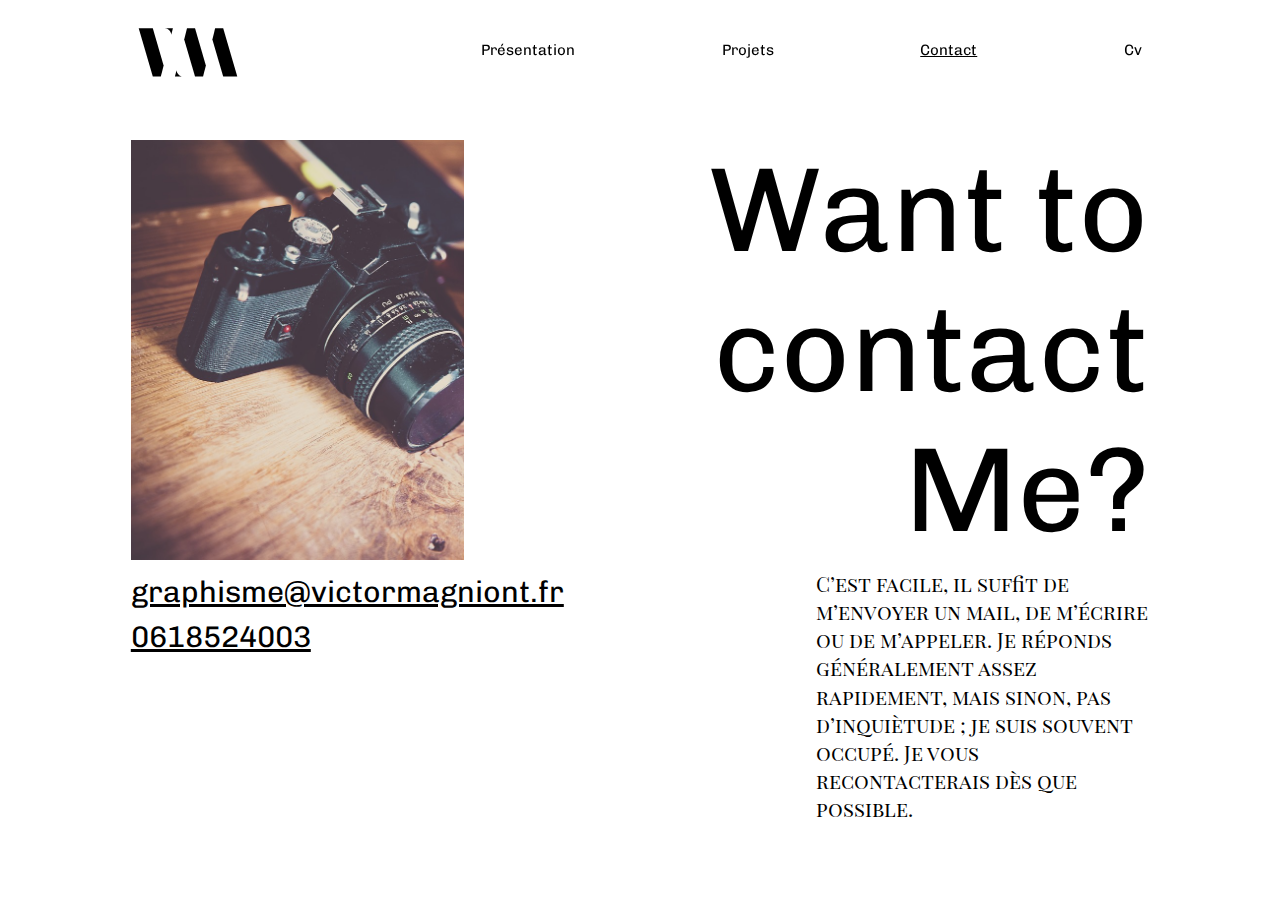
==== contact.html @ 1bdebdf5 "big advance" ====
<!DOCTYPE html>
<html>

  <head>
    <meta charset="UTF-8" />
    <title>Victor Magniont</title>
    <link rel="stylesheet" href="styles/main.css" />
    <link rel="stylesheet" href="styles/typo.css" />
    <link rel="stylesheet" href="styles/animation.css" />
    <link rel="stylesheet" href="styles/mediaqueries.css" />
    <link rel="stylesheet" href="styles/sidebar.css">


    <link href="https://fonts.googleapis.com/css?family=Chivo:700" rel="stylesheet">
    <link href="https://fonts.googleapis.com/css?family=Playfair+Display+SC" rel="stylesheet">

    <meta name="viewport" content="width=device-width, initial-scale=1">

  </head>

<body>

  <div class="w3-sidebar w3-bar-block w3-dark-grey w3-animate-left" style="display:none" id="mySidebar">
    <button class="w3-bar-item w3-button w3-large"
    onclick="w3_close()">Fermer &times;</button>
    <a href="hello.html" class="w3-bar-item w3-button">Présentation</a>
    <a href="work.html" class="w3-bar-item w3-button">Projets</a>
    <a href="contact.html" class="w3-bar-item w3-button">Contact</a>
    <a href="cv.html" class="w3-bar-item w3-button">CV</a>
  </div>
  <div class=side>
    <button class="w3-button w3-white w3-xxlarge" onclick="w3_open()">&#9776;</button>
    <div class="w3-container">
    </div>
  </div>
  <script>
    function w3_open() {
      document.getElementById("mySidebar").style.display = "block";
      document.getElementById("mySidebar").style.position = "fixed";}
      function w3_close() {
      document.getElementById("mySidebar").style.display = "none";}
  </script>

<header class="norm">

      <a id="alogo" href="index.html">
        <img id="logo" src="images/logo.svg">
      </a>
    <div id=menu>
      <a class="amenu" href="hello.html">
        <p class="menuinactiv" id="presentation">Présentation</p>
      </a>
      <a class="amenu" href="work.html">
        <p class="menuinactiv" id="projets">Projets</p>
      </a>
      <a class="amenu" href="contact.html">
        <p class="menuactiv" id="contact">Contact</p>
      </a>
      <a class="amenu" href="cv.html">
        <p class="menuinactiv" id="cv">Cv</p>
      </a>
    </div>

</header>

<div class="headermobile">
  <a  href="index.html">
    <img id="logomobile" src="images/logo.svg">
  </a>

</div>

<div id="main">

  <p class="title" id="contacts"> Want to<br>contact Me?</p>
  <p class="contenttext" id="contacttext">C’est facile, il suffit de m’envoyer un mail, de m’écrire ou de m’appeler. Je réponds généralement assez rapidement, mais
    sinon, pas d’inquiètude ; je suis souvent occupé. Je vous recontacterais dès que possible. </p>
  <div class=photo id=photo2>  </div>

  <div class=infos id=infos><a href="mailto:graphisme@victormagniont.fr">graphisme@victormagniont.fr</a><br><a href="tel:0618524003">0618524003</a></div>


</div>

  </body>
</html>
---- styles/main.css ----
body{
  margin: 0
}

/*index*/

#homebody{
  background-color: black;
}

#logoanimate{
  position: absolute;
  top: 30vh;
  width : 45vh

}

/*header*/

.norm{
  top: 0;
  display: grid;
  height: 100px;
  width: 100vw;
  position: fixed;
  grid-template-columns: 10% 26vw auto 10%;
  grid-column-gap: 10px;
  grid-row-gap: 10px;


}
#alogo{
  grid-area: 1 / 2 / 2 / 3;
  display: flex
}
#logo{
  width: 100px
}
#menu{
  display: flex;
grid-column: 3 / 3;
justify-content: space-between;
align-self: center;

}

.side{
  position: fixed;
  z-index: 2;
  display: none;
}
#mySidebar {
  z-index: 100;
  position: fixed;
  background-color: white;
  box-shadow: 0px 0px 8px 0px rgba(0,0,0,0.12),0px 8px 8px 0px rgba(0,0,0,0.24);}

}
/*this is the container of the logo*/


#logomobile{
  width: 75px;
  margin: none;
  align-self: center;
  jusify-self:center
}



.menuactiv{
  flex-grow: 1
}



/*main*/

#main{
  display: grid;
  grid-template-columns: auto 26vw 26vw 26vw auto;
  grid-template-rows: 130px auto auto auto auto auto 100px;
  grid-column-gap: 10px;
  grid-row-gap: 10px;
  width: 100%;
  height: 100vh
}

#hello{
  grid-area: 2 / 2 / 3 / 3;
  align-self: end;
  justify-self: start
}
#presentationtext{
  grid-area: 3 / 3 / 5 / 5;
  width: 100%

}

#html5{
  grid-area: 6 / 4 / 6 / 5;
  justify-self:right;
  width: auto;
}

#photo1{
  background-image: url("1.jpg");
  background-size: cover;
  grid-area: 5 / 2 / end / 4 ;

}
#photo2{
  background-image: url("2.jpg");
  background-size: cover;
  grid-area: 2 / 2 / 4 / 3 ;

}

.headermobile{
  display: none;
}
#logomobile{
  width: 80px
}

#contacts{
grid-area: 2 / 3 / 4 / 5;
font-size: 120px;
align-self :  center;
text-align : right
}
#contacttext{
  grid-area: 4 / 4 / 6 / 5
}

#infos{
  grid-area: 4 / 2 / 5 / 3
}
---- styles/typo.css ----
p {
    -webkit-margin-before: 0;
    -webkit-margin-after: 0;
    -webkit-margin-start: 0px;
    -webkit-margin-end: 0px;
}


header{
  font-family: 'Chivo', sans-serif;
}

a:-webkit-any-link {
  text-decoration: none;
  color: black
}

.menuactiv{
  font-family: 'Chivo', sans-serif;
  text-decoration: underline;
}
.menuinactiv{
  font-family: 'Chivo', sans-serif;
}


.title{
  font-family: 'Chivo', sans-serif;
  font-size: 130px;
  margin: none;
  line-height: 140px
}
.html5 .title:hover{
animation: none
}
.contenttext{
  font-family: 'Playfair Display SC', serif;
  font-size: 1.6vw;
  line-height: 2.2vw;
  z-index: 1;
}

.html5{
  font-family: 'Chivo', sans-serif;
  text-decoration: underline;
  font-size: 0.7em;
}

a:hover{
  text-decoration: underline;
  color: blue;
  transition: 0.3s
}

#homebody{
  display: flex;
  justify-content: center;
}
#enter{
  font-size: 2vh;
  color: white;
  font-family: 'Playfair Display SC', serif;
  top: 70%;
  position: absolute;

}

.infos{
  font-size: 2em;
  align-self: end;
  text-decoration: underline;

}
---- styles/animation.css ----
@-webkit-keyframes animationv{

  0% {
      transform: translateX(60px);
      opacity: 0;
      }
      20% {
          transform: translateX(60px);
          opacity: 0;
          }
          70% {
              transform: translateX(60px);
              opacity: 1;
              }

  80% {
          transform: translateX(60px);
          }

      100% {
        transform: translateX(0px);
      }
}
@keyframes animationv{

  0% {
      transform: translateX(60px);
      opacity: 0;
      }
      20% {
          transform: translateX(60px);
          opacity: 0;
          }
          70% {
              transform: translateX(60px);
              opacity: 1;
              }

  80% {
          transform: translateX(60px);
          }

      100% {
        transform: translateX(0px);
      }
}



#victor{
-webkit-animation: animationv 4s;
animation: animationv 4s;
}

@-webkit-keyframes animationtext{

  0% { opacity: 0 }
  90% { opacity: 0 }
  100% { opacity: 1 }
}
@keyframes animationtext{

  0% { opacity: 0 }
  90% { opacity: 0 }
  100% { opacity: 1 }
}


#text{
-webkit-animation: animationtext 4s;
animation: animationtext 4s
}

@-webkit-keyframes animationm{

  0% {
      transform: translateX(-60px);
        opacity: 0;
      }
      20% {
          transform: translateX(-60px);
          opacity: 0;
          }
          70% {
              transform: translateX(-60px);
              opacity: 1;
              }
      80% {
          transform: translateX(-60px);
          }

      100% {
        transform: translateX(0px);
      }
}
@keyframes animationm{

  0% {
      transform: translateX(-60px);
        opacity: 0;
      }
      20% {
          transform: translateX(-60px);
          opacity: 0;
          }
          70% {
              transform: translateX(-60px);
              opacity: 1;
              }
      80% {
          transform: translateX(-60px);
          }

      100% {
        transform: translateX(0px);
      }
}



#magniont{
-webkit-animation: animationm 4s;
animation: animationm 4s
}

@-webkit-keyframes animationentrer{
  0%{
    opacity: 0
  }
  90%{
    opacity: 0
  }
  100%{
    opacity: 1
  }
}
@keyframes animationentrer{
  0%{
    opacity: 0
  }
  90%{
    opacity: 0
  }
  100%{
    opacity: 1
  }
}

#enter{
  -webkit-animation: animationentrer 5s;

  animation: animationentrer 5s
}

@keyframes pulse {
  0% {
    color: black;
  }
  50% {
    color: white;
  }
  100% {
    color: black;
  }
}
.html5{
  animation: pulse 2s infinite;

}
---- styles/mediaqueries.css ----
@media (max-width:1020px), (orientation:portrait), (max-device-width:1020px), (handeld) {

.contenttext{
  font-size: 1em;
  line-height: 1.5em
}
@media only screen and (min-device-width : 0px) and (max-device-width : 480px) {
  .title , #contacts{
    font-size: 80px
  }
  .contenttext{
    font-size: 0.8em;
    line-height: 1.5em
  }
  .html5{
    display: none;
  }
  .headermobile{
    display: flex;
    justify-content: center;
    top: 12px;
    width: 100vw;
    position: fixed;
    z-index: 0
  }
  .side{
    position: fixed;
    z-index: 2;
    display: block;
  }
}

}
@media (max-width:600px), (orientation:portrait), (max-device-width:1020px), (handeld) {
#photo1{
  grid-area: 4 / 1 / 7 / 3;

}
.html5{
  display: none;
}
.title , #contacts{
  font-size: 80px
}

.norm{
  display: none;
}
.headermobile{
  display: flex;
  justify-content: center;
  top: 12px;
  width: 100vw;
  position: fixed;
  z-index: 0
}
.side{
  position: fixed;
  z-index: 2;
  display: block;
}
#infos{
  font-size: 1.5em
}
  }
---- styles/sidebar.css ----
/* W3.CSS 4.04 Apr 2017 by Jan Egil and Borge Refsnes */
html{box-sizing:border-box}*,*:before,*:after{box-sizing:inherit}
/* Extract from normalize.css by Nicolas Gallagher and Jonathan Neal git.io/normalize */
html{-ms-text-size-adjust:100%;-webkit-text-size-adjust:100%}body{margin:0}
article,aside,details,figcaption,figure,footer,header,main,menu,nav,section,summary{display:block}
audio,canvas,progress,video{display:inline-block}progress{vertical-align:baseline}
audio:not([controls]){display:none;height:0}[hidden],template{display:none}
a{background-color:transparent;-webkit-text-decoration-skip:objects}
a:active,a:hover{outline-width:0}abbr[title]{border-bottom:none;text-decoration:underline;text-decoration:underline dotted}
dfn{font-style:italic}mark{background:#ff0;color:#000}
small{font-size:80%}sub,sup{font-size:75%;line-height:0;position:relative;vertical-align:baseline}
sub{bottom:-0.25em}sup{top:-0.5em}figure{margin:1em 40px}img{border-style:none}svg:not(:root){overflow:hidden}
code,kbd,pre,samp{font-family:monospace,monospace;font-size:1em}hr{box-sizing:content-box;height:0;overflow:visible}
button,input,select,textarea{font:inherit;margin:0}optgroup{font-weight:bold}
button,input{overflow:visible}button,select{text-transform:none}
button,html [type=button],[type=reset],[type=submit]{-webkit-appearance:button}
button::-moz-focus-inner, [type=button]::-moz-focus-inner, [type=reset]::-moz-focus-inner, [type=submit]::-moz-focus-inner{border-style:none;padding:0}
button:-moz-focusring, [type=button]:-moz-focusring, [type=reset]:-moz-focusring, [type=submit]:-moz-focusring{outline:1px dotted ButtonText}
fieldset{border:1px solid #c0c0c0;margin:0 2px;padding:.35em .625em .75em}
legend{color:inherit;display:table;max-width:100%;padding:0;white-space:normal}textarea{overflow:auto}
[type=checkbox],[type=radio]{padding:0}
[type=number]::-webkit-inner-spin-button,[type=number]::-webkit-outer-spin-button{height:auto}
[type=search]{-webkit-appearance:textfield;outline-offset:-2px}
[type=search]::-webkit-search-cancel-button,[type=search]::-webkit-search-decoration{-webkit-appearance:none}
::-webkit-input-placeholder{color:inherit;opacity:0.54}
::-webkit-file-upload-button{-webkit-appearance:button;font:inherit}
/* End extract */
html,body{font-family:'Chivo', sans-serif;;font-size:15px;line-height:1.5}html{overflow-x:hidden}
h1{font-size:36px}h2{font-size:30px}h3{font-size:24px}h4{font-size:20px}h5{font-size:18px}h6{font-size:16px}.w3-serif{font-family:serif}
h1,h2,h3,h4,h5,h6{font-family:"Chivo",'Chivo', sans-serif;;font-weight:400;margin:10px 0}.w3-wide{letter-spacing:4px}
hr{border:0;border-top:1px solid #eee;margin:20px 0}
.w3-image{max-width:100%;height:auto}img{margin-bottom:-5px}a{color:inherit}
.w3-table,.w3-table-all{border-collapse:collapse;border-spacing:0;width:100%;display:table}.w3-table-all{border:1px solid #ccc}
.w3-bordered tr,.w3-table-all tr{border-bottom:1px solid #ddd}.w3-striped tbody tr:nth-child(even){background-color:#f1f1f1}
.w3-table-all tr:nth-child(odd){background-color:#fff}.w3-table-all tr:nth-child(even){background-color:#f1f1f1}
.w3-hoverable tbody tr:hover,.w3-ul.w3-hoverable li:hover{background-color:#ccc}.w3-centered tr th,.w3-centered tr td{text-align:center}
.w3-table td,.w3-table th,.w3-table-all td,.w3-table-all th{padding:8px 8px;display:table-cell;text-align:left;vertical-align:top}
.w3-table th:first-child,.w3-table td:first-child,.w3-table-all th:first-child,.w3-table-all td:first-child{padding-left:16px}
.w3-btn,.w3-button{border:none;display:inline-block;outline:0;padding:8px 16px;vertical-align:middle;overflow:hidden;text-decoration:none;color:inherit;background-color:inherit;text-align:center;cursor:pointer;white-space:nowrap}
.w3-btn:hover{box-shadow:0 8px 16px 0 rgba(0,0,0,0.2),0 6px 20px 0 rgba(0,0,0,0.19)}
.w3-btn,.w3-button{-webkit-touch-callout:none;-webkit-user-select:none;-khtml-user-select:none;-moz-user-select:none;-ms-user-select:none;user-select:none}
.w3-disabled,.w3-btn:disabled,.w3-button:disabled{cursor:not-allowed;opacity:0.3}.w3-disabled *,:disabled *{pointer-events:none}
.w3-btn.w3-disabled:hover,.w3-btn:disabled:hover{box-shadow:none}
.w3-badge,.w3-tag{background-color:#000;color:#fff;display:inline-block;padding-left:8px;padding-right:8px;text-align:center}.w3-badge{border-radius:50%}
.w3-ul{list-style-type:none;padding:0;margin:0}.w3-ul li{padding:8px 16px;border-bottom:1px solid #ddd}.w3-ul li:last-child{border-bottom:none}
.w3-tooltip,.w3-display-container{position:relative}.w3-tooltip .w3-text{display:none}.w3-tooltip:hover .w3-text{display:inline-block}
.w3-ripple:active{opacity:0.5}.w3-ripple{transition:opacity 0s}
.w3-input{padding:8px;display:block;border:none;border-bottom:1px solid #ccc;width:100%}
.w3-select{padding:9px 0;width:100%;border:none;border-bottom:1px solid #ccc}
.w3-dropdown-click,.w3-dropdown-hover{position:relative;display:inline-block;cursor:pointer}
.w3-dropdown-hover:hover .w3-dropdown-content{display:block;z-index:1}
.w3-dropdown-hover:first-child,.w3-dropdown-click:hover{background-color:#ccc;color:#000}
.w3-dropdown-hover:hover > .w3-button:first-child,.w3-dropdown-click:hover > .w3-button:first-child{background-color:#ccc;color:white}
.w3-dropdown-content{cursor:auto;color:#000;background-color:#fff;display:none;position:absolute;min-width:160px;margin:0;padding:0}
.w3-check,.w3-radio{width:24px;height:24px;position:relative;top:6px}
.w3-sidebar{height:100%;width:200px;background-color:#fff;position:fixed!important;z-index:1;overflow:auto}
.w3-bar-block .w3-dropdown-hover,.w3-bar-block .w3-dropdown-click{width:100%}
.w3-bar-block .w3-dropdown-hover .w3-dropdown-content,.w3-bar-block .w3-dropdown-click .w3-dropdown-content{min-width:100%}
.w3-bar-block .w3-dropdown-hover .w3-button,.w3-bar-block .w3-dropdown-click .w3-button{width:100%;text-align:left;padding:8px 16px}
.w3-main,#main{transition:margin-left .4s}
.w3-modal{z-index:3;display:none;padding-top:100px;position:fixed;left:0;top:0;width:100%;height:100%;overflow:auto;background-color:rgb(0,0,0);background-color:rgba(0,0,0,0.4)}
.w3-modal-content{margin:auto;background-color:#fff;position:relative;padding:0;outline:0;width:600px}
.w3-bar{width:100%;overflow:hidden}.w3-center .w3-bar{display:inline-block;width:auto}
.w3-bar .w3-bar-item{padding:8px 16px;float:left;width:auto;border:none;outline:none;display:block}
.w3-bar .w3-dropdown-hover,.w3-bar .w3-dropdown-click{position:static;float:left}
.w3-bar .w3-button{white-space:normal}
.w3-bar-block .w3-bar-item{width:100%;display:block;padding:8px 16px;text-align:left;border:none;outline:none;white-space:normal;float:none}
.w3-bar-block.w3-center .w3-bar-item{text-align:center}.w3-block{display:block;width:100%}
.w3-responsive{overflow-x:auto}
.w3-container:after,.w3-container:before,.w3-panel:after,.w3-panel:before,.w3-row:after,.w3-row:before,.w3-row-padding:after,.w3-row-padding:before,
.w3-cell-row:before,.w3-cell-row:after,.w3-clear:after,.w3-clear:before,.w3-bar:before,.w3-bar:after{content:"";display:table;clear:both}
.w3-col,.w3-half,.w3-third,.w3-twothird,.w3-threequarter,.w3-quarter{float:left;width:100%}
.w3-col.s1{width:8.33333%}.w3-col.s2{width:16.66666%}.w3-col.s3{width:24.99999%}.w3-col.s4{width:33.33333%}
.w3-col.s5{width:41.66666%}.w3-col.s6{width:49.99999%}.w3-col.s7{width:58.33333%}.w3-col.s8{width:66.66666%}
.w3-col.s9{width:74.99999%}.w3-col.s10{width:83.33333%}.w3-col.s11{width:91.66666%}.w3-col.s12{width:99.99999%}
@media (min-width:601px){.w3-col.m1{width:8.33333%}.w3-col.m2{width:16.66666%}.w3-col.m3,.w3-quarter{width:24.99999%}.w3-col.m4,.w3-third{width:33.33333%}
.w3-col.m5{width:41.66666%}.w3-col.m6,.w3-half{width:49.99999%}.w3-col.m7{width:58.33333%}.w3-col.m8,.w3-twothird{width:66.66666%}
.w3-col.m9,.w3-threequarter{width:74.99999%}.w3-col.m10{width:83.33333%}.w3-col.m11{width:91.66666%}.w3-col.m12{width:99.99999%}}
@media (min-width:993px){.w3-col.l1{width:8.33333%}.w3-col.l2{width:16.66666%}.w3-col.l3{width:24.99999%}.w3-col.l4{width:33.33333%}
.w3-col.l5{width:41.66666%}.w3-col.l6{width:49.99999%}.w3-col.l7{width:58.33333%}.w3-col.l8{width:66.66666%}
.w3-col.l9{width:74.99999%}.w3-col.l10{width:83.33333%}.w3-col.l11{width:91.66666%}.w3-col.l12{width:99.99999%}}
.w3-content{max-width:980px;margin:auto}.w3-rest{overflow:hidden}
.w3-cell-row{display:table;width:100%}.w3-cell{display:table-cell}
.w3-cell-top{vertical-align:top}.w3-cell-middle{vertical-align:middle}.w3-cell-bottom{vertical-align:bottom}
.w3-hide{display:none!important}.w3-show-block,.w3-show{display:block!important}.w3-show-inline-block{display:inline-block!important}
@media (max-width:600px){.w3-modal-content{margin:0 10px;width:auto!important}.w3-modal{padding-top:30px}
.w3-dropdown-hover.w3-mobile .w3-dropdown-content,.w3-dropdown-click.w3-mobile .w3-dropdown-content{position:relative}
.w3-hide-small{display:none!important}.w3-mobile{display:block;width:100%!important}.w3-bar-item.w3-mobile,.w3-dropdown-hover.w3-mobile,.w3-dropdown-click.w3-mobile{text-align:center}
.w3-dropdown-hover.w3-mobile,.w3-dropdown-hover.w3-mobile .w3-btn,.w3-dropdown-hover.w3-mobile .w3-button,.w3-dropdown-click.w3-mobile,.w3-dropdown-click.w3-mobile .w3-btn,.w3-dropdown-click.w3-mobile .w3-button{width:100%}}
@media (max-width:768px){.w3-modal-content{width:500px}.w3-modal{padding-top:50px}}
@media (min-width:993px){.w3-modal-content{width:900px}.w3-hide-large{display:none!important}.w3-sidebar.w3-collapse{display:block!important}}
@media (max-width:992px) and (min-width:601px){.w3-hide-medium{display:none!important}}
@media (max-width:992px){.w3-sidebar.w3-collapse{display:none}.w3-main{margin-left:0!important;margin-right:0!important}}
.w3-top,.w3-bottom{position:fixed;width:100%;z-index:1}.w3-top{top:0}.w3-bottom{bottom:0}
.w3-overlay{position:fixed;display:none;width:100%;height:100%;top:0;left:0;right:0;bottom:0;background-color:rgba(0,0,0,0.5);z-index:2}
.w3-display-topleft{position:absolute;left:0;top:0}.w3-display-topright{position:absolute;right:0;top:0}
.w3-display-bottomleft{position:absolute;left:0;bottom:0}.w3-display-bottomright{position:absolute;right:0;bottom:0}
.w3-display-middle{position:absolute;top:50%;left:50%;transform:translate(-50%,-50%);-ms-transform:translate(-50%,-50%)}
.w3-display-left{position:absolute;top:50%;left:0%;transform:translate(0%,-50%);-ms-transform:translate(-0%,-50%)}
.w3-display-right{position:absolute;top:50%;right:0%;transform:translate(0%,-50%);-ms-transform:translate(0%,-50%)}
.w3-display-topmiddle{position:absolute;left:50%;top:0;transform:translate(-50%,0%);-ms-transform:translate(-50%,0%)}
.w3-display-bottommiddle{position:absolute;left:50%;bottom:0;transform:translate(-50%,0%);-ms-transform:translate(-50%,0%)}
.w3-display-container:hover .w3-display-hover{display:block}.w3-display-container:hover span.w3-display-hover{display:inline-block}.w3-display-hover{display:none}
.w3-display-position{position:absolute}
.w3-circle{border-radius:50%}
.w3-round-small{border-radius:2px}.w3-round,.w3-round-medium{border-radius:4px}.w3-round-large{border-radius:8px}.w3-round-xlarge{border-radius:16px}.w3-round-xxlarge{border-radius:32px}
.w3-row-padding,.w3-row-padding>.w3-half,.w3-row-padding>.w3-third,.w3-row-padding>.w3-twothird,.w3-row-padding>.w3-threequarter,.w3-row-padding>.w3-quarter,.w3-row-padding>.w3-col{padding:0 8px}
.w3-container,.w3-panel{padding:0.01em 16px}.w3-panel{margin-top:16px;margin-bottom:16px}
.w3-code,.w3-codespan{font-family:Consolas,"Chivo";font-size:16px}
.w3-code{width:auto;background-color:#fff;padding:8px 12px;border-left:4px solid #4CAF50;word-wrap:break-word}
.w3-codespan{color:crimson;background-color:#f1f1f1;padding-left:4px;padding-right:4px;font-size:110%}
.w3-card,.w3-card-2{box-shadow:0 2px 5px 0 rgba(0,0,0,0.16),0 2px 10px 0 rgba(0,0,0,0.12)}
.w3-card-4,.w3-hover-shadow:hover{box-shadow:0 4px 10px 0 rgba(0,0,0,0.2),0 4px 20px 0 rgba(0,0,0,0.19)}
.w3-spin{animation:w3-spin 2s infinite linear}@keyframes w3-spin{0%{transform:rotate(0deg)}100%{transform:rotate(359deg)}}
.w3-animate-fading{animation:fading 10s infinite}@keyframes fading{0%{opacity:0}50%{opacity:1}100%{opacity:0}}
.w3-animate-opacity{animation:opac 0.8s}@keyframes opac{from{opacity:0} to{opacity:1}}
.w3-animate-top{position:relative;animation:animatetop 0.4s}@keyframes animatetop{from{top:-300px;opacity:0} to{top:0;opacity:1}}
.w3-animate-left{position:relative;animation:animateleft 0.4s}@keyframes animateleft{from{left:-300px;opacity:0} to{left:0;opacity:1}}
.w3-animate-right{position:relative;animation:animateright 0.4s}@keyframes animateright{from{right:-300px;opacity:0} to{right:0;opacity:1}}
.w3-animate-bottom{position:relative;animation:animatebottom 0.4s}@keyframes animatebottom{from{bottom:-300px;opacity:0} to{bottom:0;opacity:1}}
.w3-animate-zoom {animation:animatezoom 0.6s}@keyframes animatezoom{from{transform:scale(0)} to{transform:scale(1)}}
.w3-animate-input{transition:width 0.4s ease-in-out}.w3-animate-input:focus{width:100%!important}
.w3-opacity,.w3-hover-opacity:hover{opacity:0.60}.w3-opacity-off,.w3-hover-opacity-off:hover{opacity:1}
.w3-opacity-max{opacity:0.25}.w3-opacity-min{opacity:0.75}
.w3-greyscale-max,.w3-grayscale-max,.w3-hover-greyscale:hover,.w3-hover-grayscale:hover{filter:grayscale(100%)}
.w3-greyscale,.w3-grayscale{filter:grayscale(75%)}.w3-greyscale-min,.w3-grayscale-min{filter:grayscale(50%)}
.w3-sepia{filter:sepia(75%)}.w3-sepia-max,.w3-hover-sepia:hover{filter:sepia(100%)}.w3-sepia-min{filter:sepia(50%)}
.w3-tiny{font-size:10px!important}.w3-small{font-size:12px!important}.w3-medium{font-size:15px!important}.w3-large{font-size:18px; background-color: black;     box-shadow: 0px 0px 8px 0px rgba(0,0,0,0.12),0px 8px 8px 0px rgba(0,0,0,0.24);}
!important}
.w3-xlarge{font-size:24px!important}.w3-xxlarge{font-size:36px!important}.w3-xxxlarge{font-size:48px!important}.w3-jumbo{font-size:64px!important}
.w3-left-align{text-align:left!important}.w3-right-align{text-align:right!important}.w3-justify{text-align:justify!important}.w3-center{text-align:center!important}
.w3-border-0{border:0!important}.w3-border{border:1px solid #ccc!important}
.w3-border-top{border-top:1px solid #ccc!important}.w3-border-bottom{border-bottom:1px solid #ccc!important}
.w3-border-left{border-left:1px solid #ccc!important}.w3-border-right{border-right:1px solid #ccc!important}
.w3-topbar{border-top:6px solid #ccc!important}.w3-bottombar{border-bottom:6px solid #ccc!important}
.w3-leftbar{border-left:6px solid #ccc!important}.w3-rightbar{border-right:6px solid #ccc!important}
.w3-section,.w3-code{margin-top:16px!important;margin-bottom:16px!important}
.w3-margin{margin:16px!important}.w3-margin-top{margin-top:16px!important}.w3-margin-bottom{margin-bottom:16px!important}
.w3-margin-left{margin-left:16px!important}.w3-margin-right{margin-right:16px!important}
.w3-padding-small{padding:4px 8px!important}.w3-padding{padding:8px 16px!important}.w3-padding-large{padding:12px 24px!important}
.w3-padding-16{padding-top:16px!important;padding-bottom:16px!important}.w3-padding-24{padding-top:24px!important;padding-bottom:24px!important}
.w3-padding-32{padding-top:32px!important;padding-bottom:32px!important}.w3-padding-48{padding-top:48px!important;padding-bottom:48px!important}
.w3-padding-64{padding-top:64px!important;padding-bottom:64px!important}
.w3-left{float:left!important}.w3-right{float:right!important}
.w3-button:hover{color:#000!important;background-color:#ccc!important}
.w3-transparent,.w3-hover-none:hover{background-color:transparent!important}
.w3-hover-none:hover{box-shadow:none!important}
/* Colors */
.w3-amber,.w3-hover-amber:hover{color:#000!important;background-color:#ffc107!important}
.w3-aqua,.w3-hover-aqua:hover{color:#000!important;background-color:#00ffff!important}
.w3-blue,.w3-hover-blue:hover{color:#fff!important;background-color:#2196F3!important}
.w3-light-blue,.w3-hover-light-blue:hover{color:#000!important;background-color:#87CEEB!important}
.w3-brown,.w3-hover-brown:hover{color:#fff!important;background-color:#795548!important}
.w3-cyan,.w3-hover-cyan:hover{color:#000!important;background-color:#00bcd4!important}
.w3-blue-grey,.w3-hover-blue-grey:hover,.w3-blue-gray,.w3-hover-blue-gray:hover{color:#fff!important;background-color:#607d8b!important}
.w3-green,.w3-hover-green:hover{color:#fff!important;background-color:#4CAF50!important}
.w3-light-green,.w3-hover-light-green:hover{color:#000!important;background-color:#8bc34a!important}
.w3-indigo,.w3-hover-indigo:hover{color:#fff!important;background-color:#3f51b5!important}
.w3-khaki,.w3-hover-khaki:hover{color:#000!important;background-color:#f0e68c!important}
.w3-lime,.w3-hover-lime:hover{color:#000!important;background-color:#cddc39!important}
.w3-orange,.w3-hover-orange:hover{color:#000!important;background-color:#ff9800!important}
.w3-deep-orange,.w3-hover-deep-orange:hover{color:#fff!important;background-color:#ff5722!important}
.w3-pink,.w3-hover-pink:hover{color:#fff!important;background-color:#e91e63!important}
.w3-purple,.w3-hover-purple:hover{color:#fff!important;background-color:#9c27b0!important}
.w3-deep-purple,.w3-hover-deep-purple:hover{color:#fff!important;background-color:#673ab7!important}
.w3-red,.w3-hover-red:hover{color:#fff!important;background-color:#f44336!important}
.w3-sand,.w3-hover-sand:hover{color:#000!important;background-color:#fdf5e6!important}
.w3-teal,.w3-hover-teal:hover{color:#fff!important;background-color:#009688!important}
.w3-yellow,.w3-hover-yellow:hover{color:#000!important;background-color:#ffeb3b!important}
.w3-white,.w3-hover-white:hover{color:#000!important;background-color:#fff!important}
.w3-black,.w3-hover-black:hover{color:#fff!important;background-color:#000!important}
.w3-grey,.w3-hover-grey:hover,.w3-gray,.w3-hover-gray:hover{color:#000!important;background-color:#bbb!important}
.w3-light-grey,.w3-hover-light-grey:hover,.w3-light-gray,.w3-hover-light-gray:hover{color:#000!important;background-color:#f1f1f1!important}
.w3-dark-grey,.w3-hover-dark-grey:hover,.w3-dark-gray,.w3-hover-dark-gray:hover{color:#fff!important;background-color:#fff!important}
.w3-pale-red,.w3-hover-pale-red:hover{color:#000!important;background-color:#ffdddd!important}
.w3-pale-green,.w3-hover-pale-green:hover{color:#000!important;background-color:#ddffdd!important}
.w3-pale-yellow,.w3-hover-pale-yellow:hover{color:#000!important;background-color:#ffffcc!important}
.w3-pale-blue,.w3-hover-pale-blue:hover{color:#000!important;background-color:#ddffff!important}
.w3-text-red,.w3-hover-text-red:hover{color:#f44336!important}
.w3-text-green,.w3-hover-text-green:hover{color:#4CAF50!important}
.w3-text-blue,.w3-hover-text-blue:hover{color:#2196F3!important}
.w3-text-yellow,.w3-hover-text-yellow:hover{color:#ffeb3b!important}
.w3-text-white,.w3-hover-text-white:hover{color:#fff!important}
.w3-text-black,.w3-hover-text-black:hover{color:#000!important}
.w3-text-grey,.w3-hover-text-grey:hover,.w3-text-gray,.w3-hover-text-gray:hover{color:#757575!important}
.w3-text-amber{color:#ffc107!important}
.w3-text-aqua{color:#00ffff!important}
.w3-text-light-blue{color:#87CEEB!important}
.w3-text-brown{color:#795548!important}
.w3-text-cyan{color:#00bcd4!important}
.w3-text-blue-grey,.w3-text-blue-gray{color:#607d8b!important}
.w3-text-light-green{color:#8bc34a!important}
.w3-text-indigo{color:#3f51b5!important}
.w3-text-khaki{color:#b4aa50!important}
.w3-text-lime{color:#cddc39!important}
.w3-text-orange{color:#ff9800!important}
.w3-text-deep-orange{color:#ff5722!important}
.w3-text-pink{color:#e91e63!important}
.w3-text-purple{color:#9c27b0!important}
.w3-text-deep-purple{color:#673ab7!important}
.w3-text-sand{color:#fdf5e6!important}
.w3-text-teal{color:#009688!important}
.w3-text-light-grey,.w3-hover-text-light-grey:hover,.w3-text-light-gray,.w3-hover-text-light-gray:hover{color:#f1f1f1!important}
.w3-text-dark-grey,.w3-hover-text-dark-grey:hover,.w3-text-dark-gray,.w3-hover-text-dark-gray:hover{color:#3a3a3a!important}
.w3-border-red,.w3-hover-border-red:hover{border-color:#f44336!important}
.w3-border-green,.w3-hover-border-green:hover{border-color:#4CAF50!important}
.w3-border-blue,.w3-hover-border-blue:hover{border-color:#2196F3!important}
.w3-border-yellow,.w3-hover-border-yellow:hover{border-color:#ffeb3b!important}
.w3-border-white,.w3-hover-border-white:hover{border-color:#fff!important}
.w3-border-black,.w3-hover-border-black:hover{border-color:#000!important}
.w3-border-grey,.w3-hover-border-grey:hover,.w3-border-gray,.w3-hover-border-gray:hover{border-color:#bbb!important}
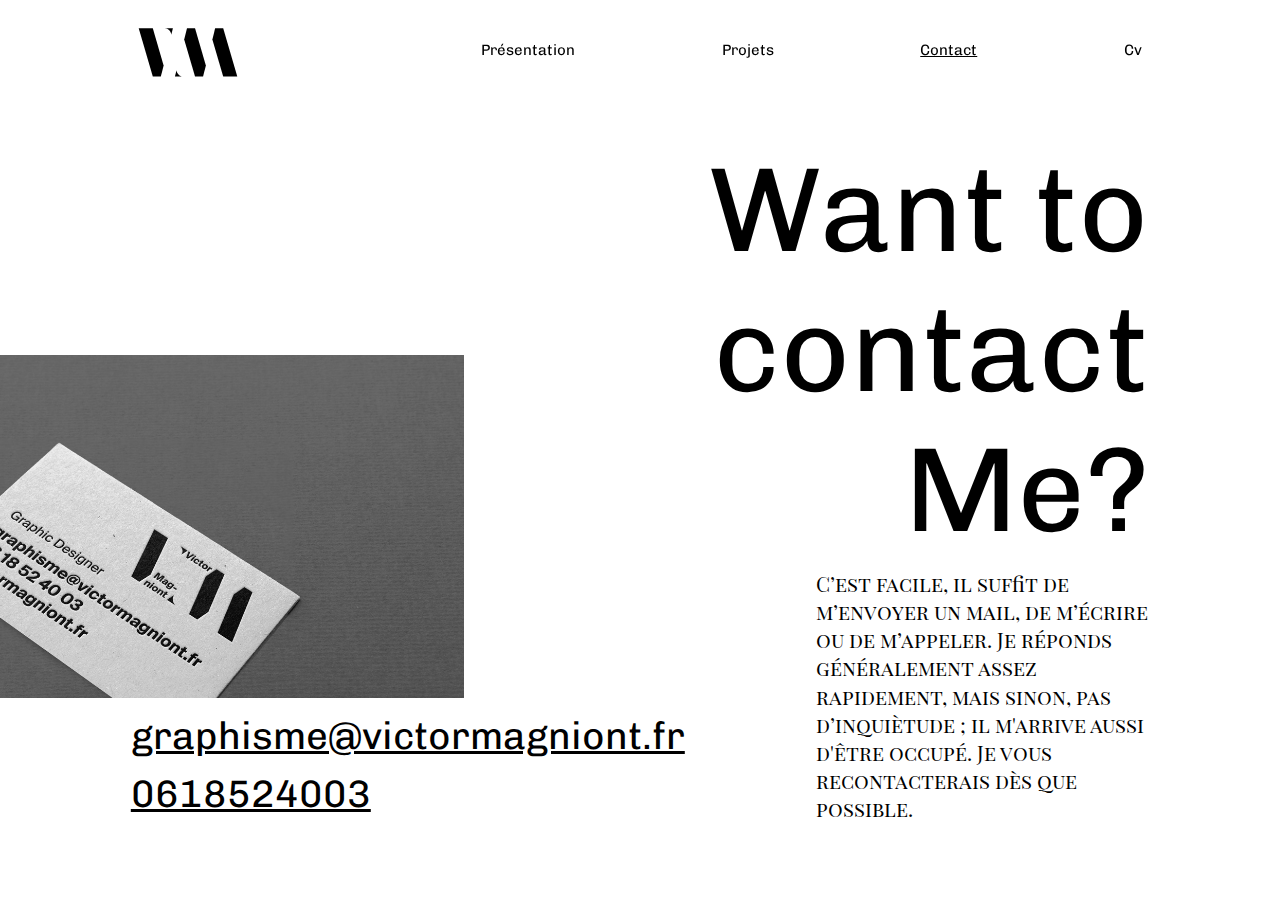
==== commit 46893931: "Cv page" ====
--- a/contact.html
+++ b/contact.html
@@ -2,6 +2,8 @@
 <html>
 
   <head>
+    <link rel="icon" type="image/png" href="images/logo-01.png" />
+
     <meta charset="UTF-8" />
     <title>Victor Magniont</title>
     <link rel="stylesheet" href="styles/main.css" />
@@ -9,6 +11,7 @@
     <link rel="stylesheet" href="styles/animation.css" />
     <link rel="stylesheet" href="styles/mediaqueries.css" />
     <link rel="stylesheet" href="styles/sidebar.css">
+    <meta name="description" content="Portfolio en ligne de design graphique" />
 
 
     <link href="https://fonts.googleapis.com/css?family=Chivo:700" rel="stylesheet">
@@ -74,7 +77,7 @@
 
   <p class="title" id="contacts"> Want to<br>contact Me?</p>
   <p class="contenttext" id="contacttext">C’est facile, il suffit de m’envoyer un mail, de m’écrire ou de m’appeler. Je réponds généralement assez rapidement, mais
-    sinon, pas d’inquiètude ; je suis souvent occupé. Je vous recontacterais dès que possible. </p>
+    sinon, pas d’inquiètude ; il m'arrive aussi d'être occupé. Je vous recontacterais dès que possible. </p>
   <div class=photo id=photo2>  </div>
 
   <div class=infos id=infos><a href="mailto:graphisme@victormagniont.fr">graphisme@victormagniont.fr</a><br><a href="tel:0618524003">0618524003</a></div>
--- a/styles/main.css
+++ b/styles/main.css
@@ -89,7 +89,8 @@
 #hello{
   grid-area: 2 / 2 / 3 / 3;
   align-self: end;
-  justify-self: start
+  line-height: 100px
+
 }
 #presentationtext{
   grid-area: 3 / 3 / 5 / 5;
@@ -112,7 +113,19 @@
 #photo2{
   background-image: url("2.jpg");
   background-size: cover;
-  grid-area: 2 / 2 / 4 / 3 ;
+  grid-area: 3 / 1 / 5 / 3 ;
+
+}
+#photo3{
+  background-image: url("3.jpg");
+  background-size: cover;
+  grid-area: 3 / 1 / 7 / 2 ;
+
+}
+#photo4{
+  background-image: url("4.jpg");
+  background-size: cover;
+  grid-area: 2 / 5 / 7 / 6 ;
 
 }
 
@@ -134,5 +147,15 @@
 }
 
 #infos{
-  grid-area: 4 / 2 / 5 / 3
+  grid-area: 5 / 2 / 6 / 3
 }
+
+#curri{
+  grid-area: 2 / 2 / 3 / 5;
+  text-align: center;
+}
+
+#cvtext{
+  grid-area: 3 / 2 / end / 5;
+
+}
--- a/styles/typo.css
+++ b/styles/typo.css
@@ -66,8 +66,21 @@
 }
 
 .infos{
-  font-size: 2em;
+  font-size: 3vw;
   align-self: end;
   text-decoration: underline;
 
 }
+
+#curri{
+  font-size: 5vw;
+  line-height: normal;
+}
+#cvtext{
+text-align: center;
+}
+strong{
+  font-family: 'Chivo', sans-serif;
+
+
+}
--- a/styles/animation.css
+++ b/styles/animation.css
@@ -163,7 +163,7 @@
     color: black;
   }
 }
-.html5{
+.java{
   animation: pulse 2s infinite;
 
 }
--- a/styles/mediaqueries.css
+++ b/styles/mediaqueries.css
@@ -6,8 +6,12 @@
 }
 @media only screen and (min-device-width : 0px) and (max-device-width : 480px) {
   .title , #contacts{
-    font-size: 80px
+    font-size: 100px
   }
+  #main{
+    grid-template-rows: 70px auto auto auto auto auto 100px;
+
+}
   .contenttext{
     font-size: 0.8em;
     line-height: 1.5em
@@ -28,6 +32,9 @@
     z-index: 2;
     display: block;
   }
+  #curri{
+    font-size: 100px
+  }
 }
 
 }
@@ -40,7 +47,7 @@
   display: none;
 }
 .title , #contacts{
-  font-size: 80px
+  font-size: 100px
 }
 
 .norm{
@@ -54,12 +61,30 @@
   position: fixed;
   z-index: 0
 }
+#main{
+  grid-template-rows: 70px auto auto auto auto auto 100px;
+
+}
+
 .side{
   position: fixed;
   z-index: 2;
   display: block;
 }
 #infos{
-  font-size: 1.5em
+  font-size: 1em;
+  grid-area: 5 / 2 / 5 / 4;
+
+}
+#contacts{
+  grid-area: 2 / 2 / 2 / 5;
+  font-size: 3em;
+  line-height: normal;
+}
+#contacttext{
+  grid-area: 3 / 3 / 5 / 5;
+}
+#curri{
+  font-size: 40px
 }
   }
